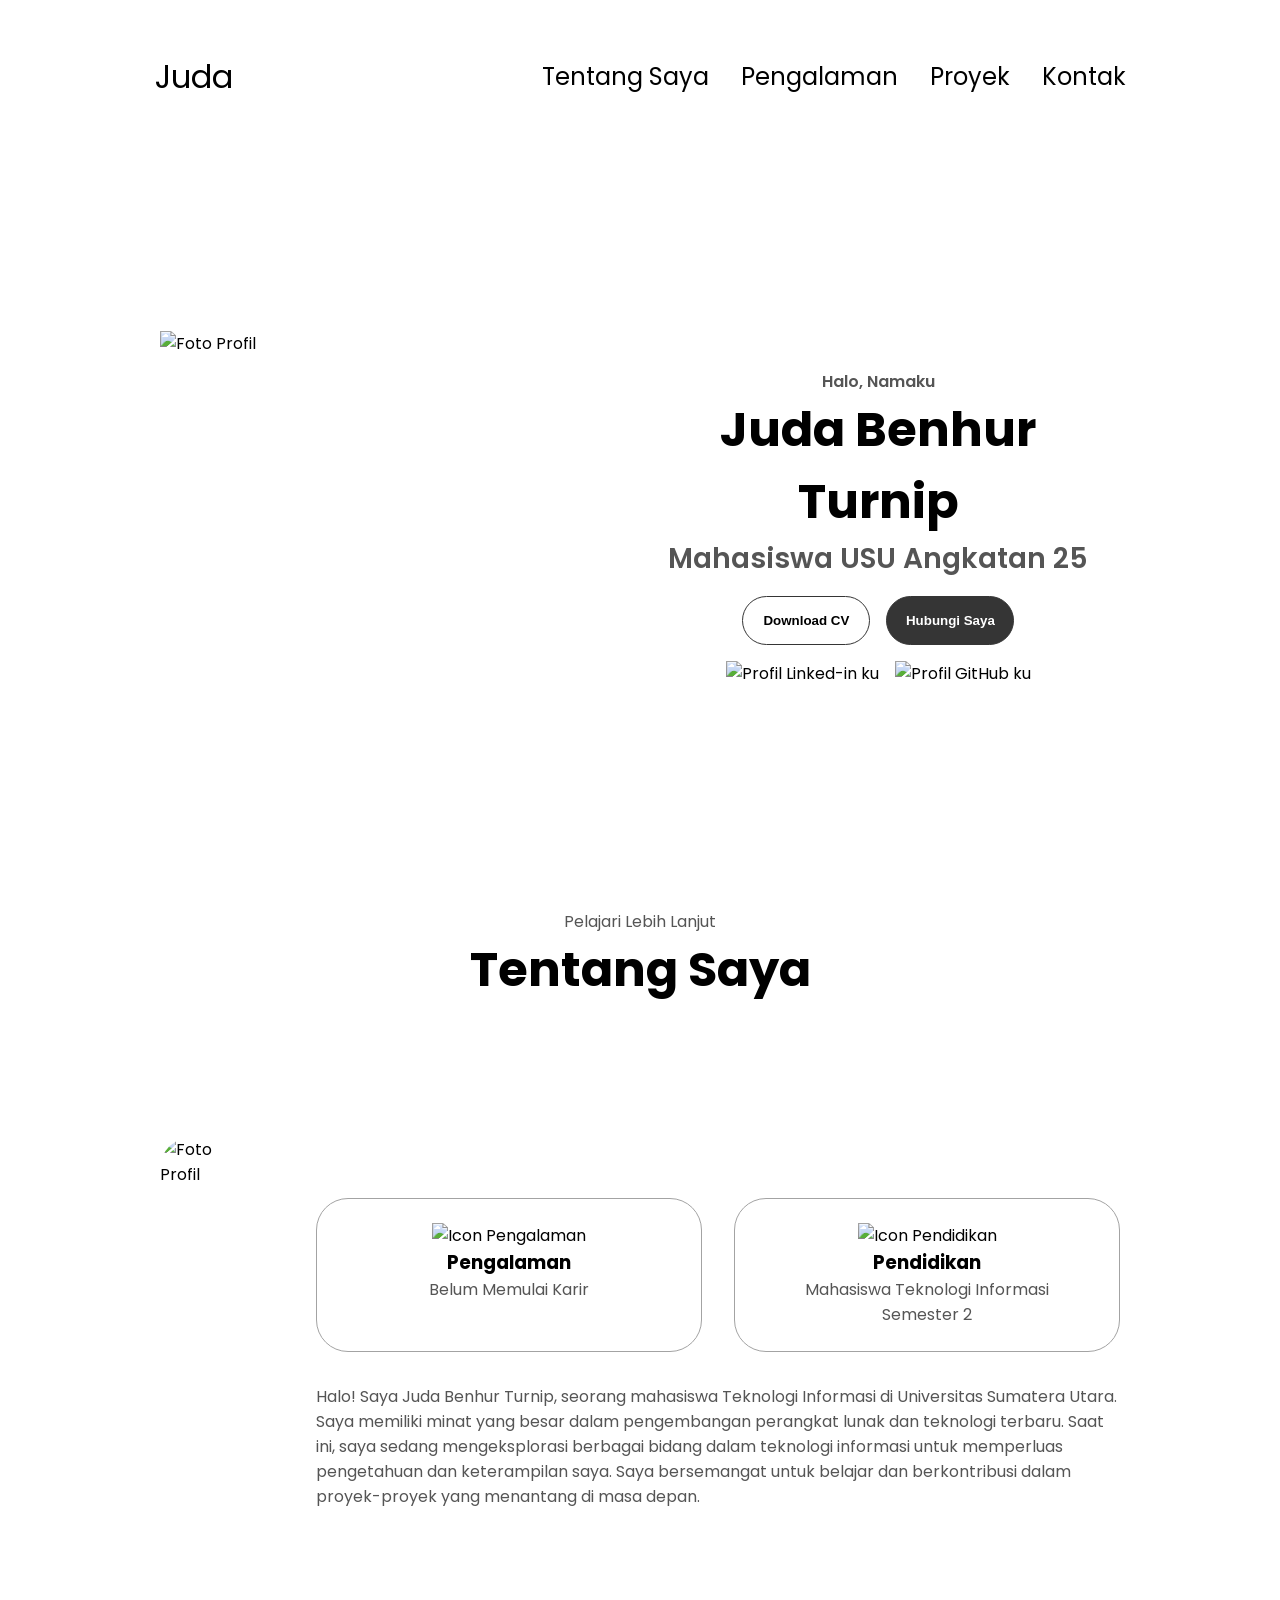
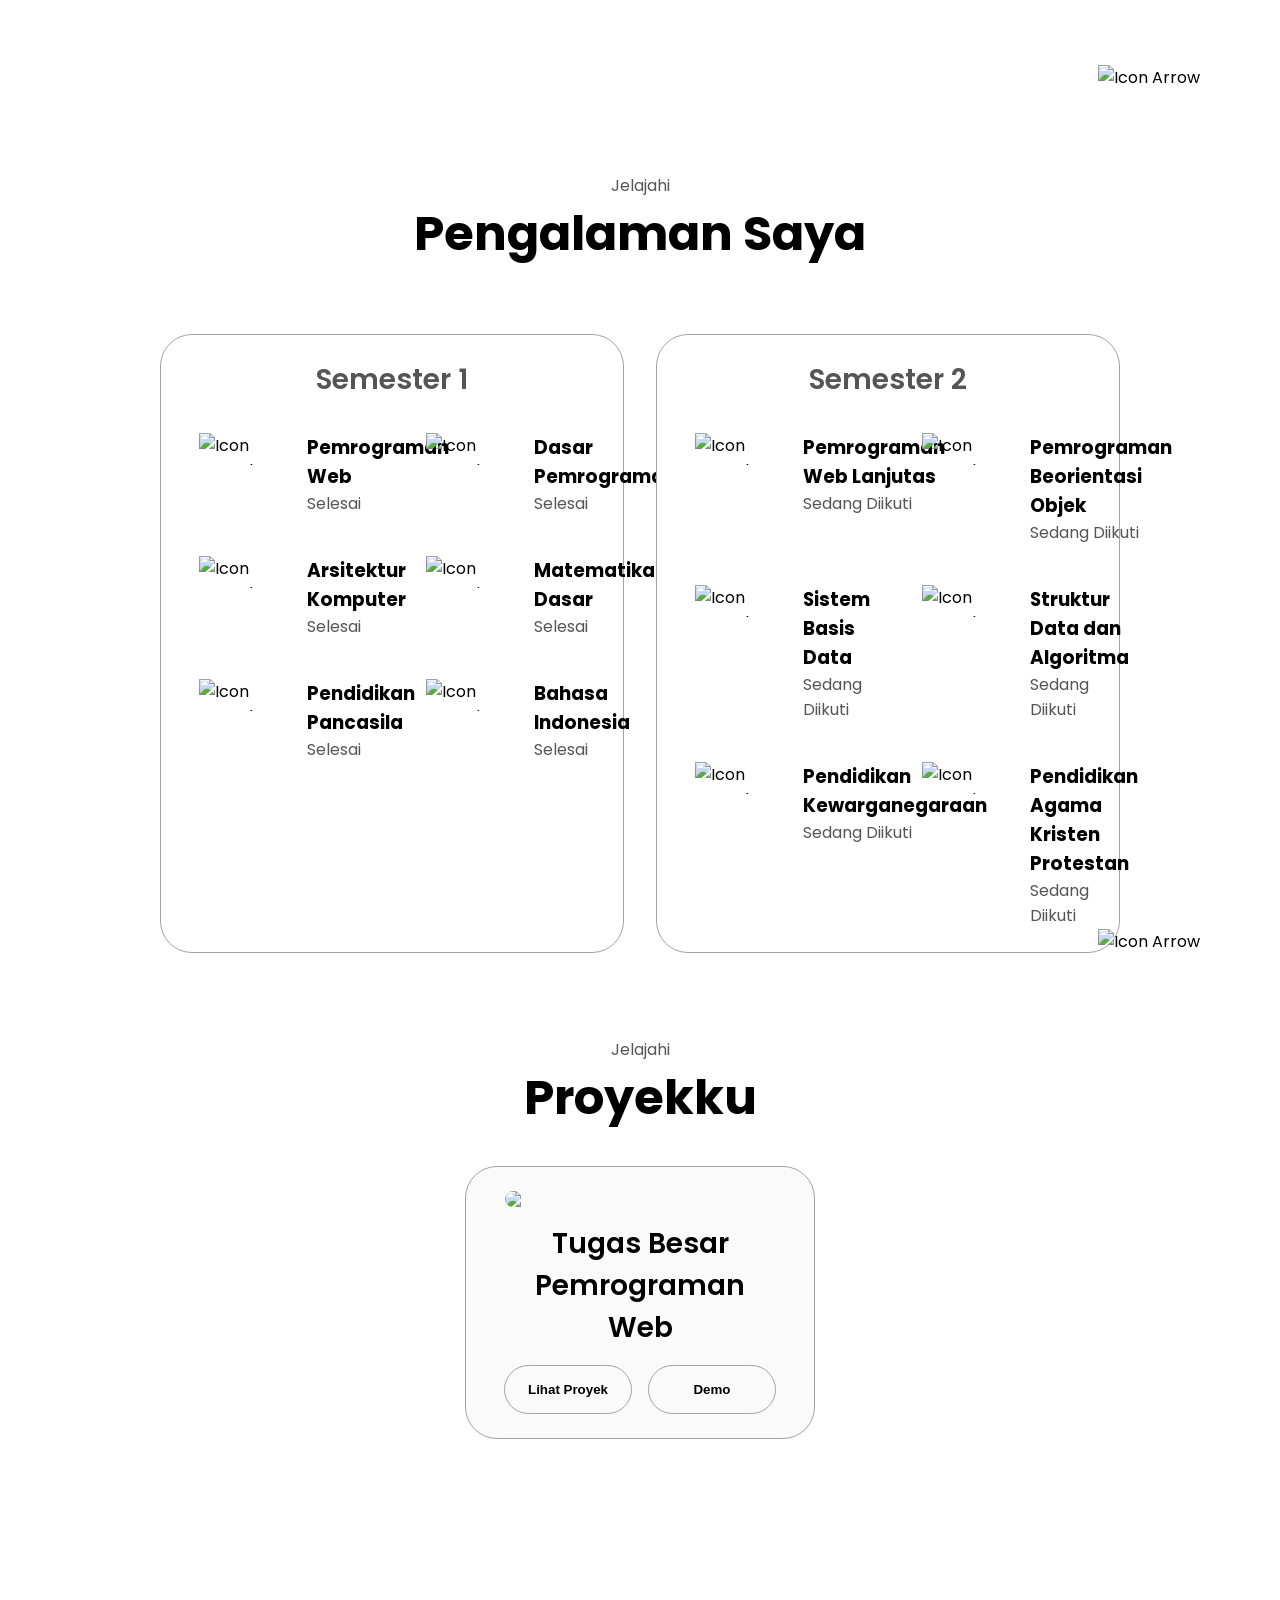
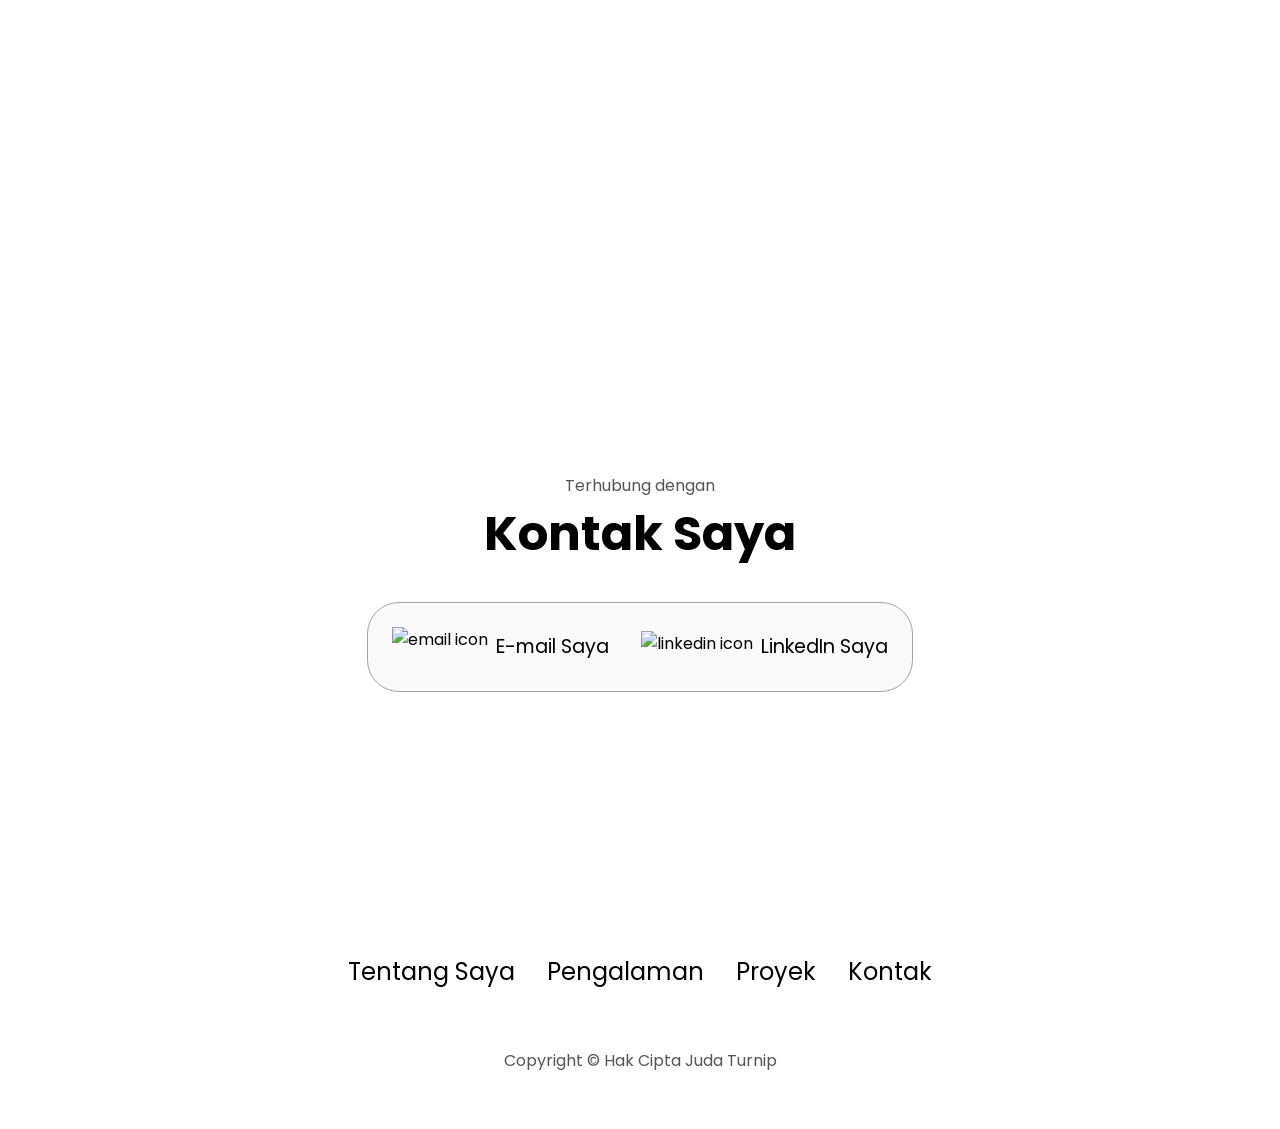
==== index.html @ 7b6dfd5c "Add files via upload" ====
<!DOCTYPE html>
<html lang="en">
<head>
    <meta charset="UTF-8">
    <meta name="viewport" content="width=device-width, initial-scale=1.0">
    <title>Portofolio Juda</title>
    <link rel="stylesheet" href="style.css">
    <link rel="stylesheet" href="mediaqueries.css">
</head>
<body>
    <nav id="desktop-nav">
        <div class="logo">Juda</div>
        <div>
            <ul class="nav-links">
                <li><a href="#about">Tentang Saya</a></li>
                <li><a href="#experience">Pengalaman</a></li>
                <li><a href="#project">Proyek</a></li>
                <li><a href="#contact">Kontak</a></li>
            </ul>
        </div>
    </nav>
    <nav id="hamburger-nav">
        <div class="logo">Juda</div>
        <div class="hamburger-menu">
            <div class="hamburger-icon" onclick="toggleMenu()">
                <span></span>
                <span></span>
                <span></span>
            </div>
            <div class="menu-links">
                <li><a href="#about" onclick="toggleMenu()">Tentang Saya</a></li>
                <li><a href="#experience" onclick="toggleMenu()">Pengalaman</a></li>
                <li><a href="#project" onclick="toggleMenu()">Proyek</a></li>
                <li><a href="#contact" onclick="toggleMenu()">Kontak</a></li>
            </div>
        </div>
    </nav>
    <section id="profile">
        <div class="section__pic-container">
            <img src="c:\Users\Juda Benhur Turnip\Downloads\WhatsApp Image 2026-02-09 at 13.13.36-fotor-20260209132155.png" alt="Foto Profil" class="profile-pic">
        </div>
        <div class="section__text">
            <p class="section__text__p1">Halo, Namaku</p>
            <h1 class="title">Juda Benhur Turnip</h1>
            <p class="section__text__p2">Mahasiswa USU Angkatan 25</p>
            <div class="btn-container">
                <button class="btn btn-color-2" onclick="window.open('./assets/resume-example.pdf')">Download CV</button>
                <button class="btn btn-color-1" onclick="location.href='#kontak'">Hubungi Saya</button>
            </div>
            <div id="socials-container">
                <img src="./assets/linkedin.png" alt="Profil Linked-in ku" class="icon" onclick="location.href='https://www.linkedin.com/in/juda-turnip-6aa192380 '">
                <img src="./assets/github.png" alt="Profil GitHub ku" class="icon" onclick="location.href='https://github.com/Juda-rgb'">
            </div>
        </div>
    </section>
    <section id="about">
        <p class="section__text__p1">Pelajari Lebih Lanjut</p>
        <h1 class="title">Tentang Saya</h1>
        <div class="section-container">
            <div class="section__pic-container">
                <img src="c:\Users\Juda Benhur Turnip\OneDrive\VS Code\WhatsApp Image 2026-02-09 at 13.43.43.jpeg" alt="Foto Profil" class="about-pic">
            </div>
            <div class="about-details-container">
                <div class="about-containers">
                    <div class="details-container">
                        <img src="./assets/experience.png" alt="Icon Pengalaman" class="icon">
                        <h3>Pengalaman</h3>
                        <p>Belum Memulai Karir</p>
                    </div>
                    <div class="details-container">
                        <img src="./assets/education.png" alt="Icon Pendidikan" class="icon">
                        <h3>Pendidikan</h3>
                        <p>Mahasiswa Teknologi Informasi <br>Semester 2</p>
                    </div>
                </div>
                <div class="text-container">
                    <p>Halo! Saya Juda Benhur Turnip, seorang mahasiswa Teknologi Informasi di Universitas Sumatera Utara. Saya memiliki minat yang besar dalam pengembangan perangkat lunak dan teknologi terbaru. Saat ini, saya sedang mengeksplorasi berbagai bidang dalam teknologi informasi untuk memperluas pengetahuan dan keterampilan saya. Saya bersemangat untuk belajar dan berkontribusi dalam proyek-proyek yang menantang di masa depan.</p>
                </div>
            </div>
            <img src="./assets/arrow.png" alt="Icon Arrow" class="icon arrow" onclick="location.href='./#experience'">
    </section>
    <section id="experience">
        <p class="section__text__p1">Jelajahi</p>
        <h1 class="title">Pengalaman Saya</h1>
        <div class="experience-details-container">
            <div class="about-containers">
                <div class="about-containers">
                    <div class="details-container">
                        <h2 class="experience-sub-title">Semester 1</h2>
                        <div class="article-container">
                            <article>
                                <img src="./assets/checkmark.png" alt="Icon Pengalaman" class="icon">
                                <div>
                                    <h3>Pemrograman Web</h3>
                                    <p>Selesai</p>
                                </div>
                            </article>
                            <article>
                                <img src="./assets/checkmark.png" alt="Icon Pengalaman" class="icon">
                                <div>
                                    <h3>Dasar Pemrograman</h3>
                                    <p>Selesai</p>
                                </div>
                            </article>
                            <article>
                                <img src="./assets/checkmark.png" alt="Icon Pengalaman" class="icon">
                                <div>
                                    <h3>Arsitektur Komputer</h3>
                                    <p>Selesai</p>
                                </div>
                            </article>
                            <article>
                                <img src="./assets/checkmark.png" alt="Icon Pengalaman" class="icon">
                                <div>
                                    <h3>Matematika Dasar</h3>
                                    <p>Selesai</p>
                                </div>
                            </article>
                            <article>
                                <img src="./assets/checkmark.png" alt="Icon Pengalaman" class="icon">
                                <div>
                                    <h3>Pendidikan Pancasila</h3>
                                    <p>Selesai</p>
                                </div>
                            </article>
                            <article>
                                <img src="./assets/checkmark.png" alt="Icon Pengalaman" class="icon">
                                <div>
                                    <h3>Bahasa Indonesia</h3>
                                    <p>Selesai</p>
                                </div>
                            </article>
                        </div>
                    </div>
                    <div class="details-container">
                        <h2 class="experience-sub-title">Semester 2</h2>
                        <div class="article-container">
                            <article>
                                <img src="./assets/checkmark.png" alt="Icon Pengalaman" class="icon">
                                <div>
                                    <h3>Pemrograman Web Lanjutas</h3>
                                    <p>Sedang Diikuti</p>
                                </div>
                            </article>
                            <article>
                                <img src="./assets/checkmark.png" alt="Icon Pengalaman" class="icon">
                                <div>
                                    <h3>Pemrograman Beorientasi Objek</h3>
                                    <p>Sedang Diikuti</p>
                                </div>
                            </article>
                            <article>
                                <img src="./assets/checkmark.png" alt="Icon Pengalaman" class="icon">
                                <div>
                                    <h3>Sistem Basis Data</h3>
                                    <p>Sedang Diikuti</p>
                                </div>
                            </article>
                            <article>
                                <img src="./assets/checkmark.png" alt="Icon Pengalaman" class="icon">
                                <div>
                                    <h3>Struktur Data dan Algoritma</h3>
                                    <p>Sedang Diikuti</p>
                                </div>
                            </article>
                            <article>
                                <img src="./assets/checkmark.png" alt="Icon Pengalaman" class="icon">
                                <div>
                                    <h3>Pendidikan Kewarganegaraan</h3>
                                    <p>Sedang Diikuti</p>
                                </div>
                            </article>
                            <article>
                                <img src="./assets/checkmark.png" alt="Icon Pengalaman" class="icon">
                                <div>
                                    <h3>Pendidikan Agama Kristen Protestan</h3>
                                    <p>Sedang Diikuti</p>
                                </div>
                            </article>
                        </div>
                    </div>
                </div>
            </div>
        </div>
        <img src="./assets/arrow.png" alt="Icon Arrow" class="icon arrow" onclick="location.href='./#project'">
    </section>
    <section id="project">
        <p class="section__text__p1">Jelajahi</p>
        <h1 class="title">Proyekku</h1>
        <div class="experience-details-container">
            <div class="about-containers">
                <div class="details-container color-container">
                    <div class="article-container">
                        <img src="c:\Users\Juda Benhur Turnip\OneDrive\Gambar\Screenshots\Screenshot 2026-02-09 130232.png" class="project-img">
                    </div>
                    <h2 class="experience-sub-title project-title">Tugas Besar Pemrograman Web</h2>
                    <div class="btn-container">
                        <button class="btn btn-color-2 project-btn" onclick="location.href='https://github.com'">Lihat Proyek</button>
                        <button class="btn btn-color-2 project-btn" onclick="location.href='https://juda-rgb.github.io/tubesproweb/login.html'">Demo</button>
                    </div>
                </div>
            </div>
        </div>
    </section>
    <section id="contact">
        <p class="section__text__p1">Terhubung dengan</p>
        <h1 class="title">Kontak Saya</h1>
        <div class="contact-info-upper-container">
            <div class="contact-info-container">
                <img src="./assets/email.png" alt="email icon" class="icon contact-icon email-icon">
                <p><a href="mailto:judabenhur3104@gmail.com">E-mail Saya</a></p>
            </div>
            <div class="contact-info-container">
                <img src="./assets/linkedin.png" alt="linkedin icon" class="icon contact-icon">
                <p><a href="https://www.linkedin.com/in/juda-turnip-6aa192380 ">LinkedIn Saya</a></p>
            </div>
    </section>
    <footer>
        <nav>
            <div class="nav-links-container">
                <ul class="nav-links">
                <li><a href="#about">Tentang Saya</a></li>
                <li><a href="#experience">Pengalaman</a></li>
                <li><a href="#project">Proyek</a></li>
                <li><a href="#contact">Kontak</a></li>
            </ul>
            </div>
        </nav>
        <p>Copyright &#169; Hak Cipta Juda Turnip</p>
    </footer>
    <script src="script.js"></script>
</body>
</html>
---- style.css ----
/* GENERAL */

@import url('https://fonts.googleapis.com/css2?family=Poppins:wght@300;400;500;600&display=swap');

* {
    margin: 0;
    padding: 0;
}
body {
    font-family: 'Poppins', sans-serif;
}

html {
    scroll-behavior: smooth;
}

p {
    color: rgb(85, 85, 85);
}

/* TRANSISI */

a,
.btn {
    transition: all 0.3s ease;
}

/* DESKTOP NAV */

nav, 
.nav-links {
    display: flex;
}

nav {
    justify-content: space-around;
    align-items: center;
    height: 17vh;
}

.nav-links {
    gap: 2rem;
    list-style: none;
    font-size: 1.5rem;
}

a {
    color: black;
    text-decoration: none;
    text-decoration-color: white;
}

a:hover {
    color: grey;
    text-decoration: underline;
    text-underline-offset: 1rem;
    text-decoration-color: rgb(181, 181, 181);
}

.logo {
    font-size: 2rem;
}

.logo:hover {
    cursor: default;
}

/* HAMBURGER MENU */

#hamburger-nav {
    display: none;
}

.hamburger-menu {
    position: relative;
    display: inline-block;
}

.hamburger-icon {
    display: flex;
    flex-direction: column;
    justify-content: space-between;
    height: 23px;
    width: 30px;
    cursor: pointer;
}

.hamburger-icon span {
    height: 2px;
    width: 100%;
    background-color: black;
    transition: all 0.3s ease-in-out;
}

.menu-links {
    position: absolute;
    top: 100%;
    right: 0;
    background-color: white;
    width: fit-content;
    max-height: 0;
    overflow: hidden;
    transition: all 0.3s ease-in-out;
}

.menu-links a {
    display: block;
    padding: 10px;
    text-align: center;
    font-size: 1.5rem;
    color: black;
    text-decoration: none;
    transition: all 0.3s ease-in-out;
}

.menu-links li {
    list-style: none;
}

.menu-links.open {
    max-height: 300px;
}

.hamburger-icon.open span:first-child {
    transform: rotate(45deg) translate(10px, 5px);
}

.hamburger-icon.open span:nth-child(2) {
    opacity: 0;
}

.hamburger-icon.open span:last-child {
    transform: rotate(-45deg) translate(10px, -5px);
}

.hamburger-icon span:first-child {
    transform: none;
}

.hamburger-icon span:first-child {
    opacity: 1;
}

.hamburger-icon span:first-child {
    transform: none;
}

/* SECTIONS */

section {
    padding-top: 4vh;
    height: 96vh;
    margin: 0 10rem;
    box-sizing: border-box;
    min-height: fit-content;
}

.section-container {
    display: flex;
}

/* PROFILE SECTION */

#profile {
    display: flex;
    justify-content: center;
    gap: 5rem;
    height: 80vh;
}

.section__pic-container {
    display: flex;
    height: 400px;
    width: 400px;
    margin: auto 0;
}

.section__text {
    align-self: center;
    text-align: center;
}

.section__text p {
    font-weight: 600;
}

.section__text__p1 {
    text-align: center;
}

.section__text__p2 {
    font-size: 1.75rem;
    margin-bottom: 1rem;
}

.title {
    font-size: 3rem;
    text-align: center;
}

#socials-container {
    display: flex;
    justify-content: center;
    margin-top: 1rem;
    gap: 1rem;
}

/* ICONS */

.icon {
    cursor: pointer;
    height: 2rem;
}

/* BUTTONS */

.btn-container {
    display: flex;
    justify-content: center;
    gap: 1rem;
}

.btn {
    font-weight: 600;
    transition: all 0.3s ease;
    padding: 1rem;
    width: 8rem;
    border-radius: 2rem;
}

.btn-color-1,
.btn-color-2 {
    border: rgb(53, 53, 53) 0.1rem solid;
}

.btn-color-1:hover,
.btn-color-2:hover {
    cursor: pointer;
}

.btn-color-1,
.btn-color-2:hover {
    background: rgb(53, 53, 53);
    color: white;
}

.btn-color-1:hover {
    background: rgb(0, 0, 0);
}

.btn-color-2 {
    background: none;
}

.btn-color-2:hover {
    border: rgb(255, 255, 255) 0.1rem solid;
}

.btn-container {
    gap: 1rem;
}

/* ABOUT SECTION */

#about {
    position: relative;
}

.about-containers {
    gap: 2rem;
    margin-bottom: 2rem;
    margin-top: 2rem;
}

.about-details-container {
    justify-content: center;
    flex-direction: column
}

.about-containers,
.about-details-container {
    display: flex;
}

.about-pic {
    border-radius: 2rem;
}

.arrow {
    position: absolute;
    right: -5rem;
    bottom: 2.5rem;
}

.details-container {
    padding: 1.5rem;
    flex: 1;
    background: white;
    border-radius: 2rem;
    border: rgb(53, 53, 53) 0.1rem solid;
    border-color: rgb(163, 163, 163);
    text-align: center;
}

.section-container {
    gap: 4rem;
    height: 80%;
}

.section__pic-container {
    height: 400px;
    width: 400px;
    margin: auto 0;
}

/* EXPERIENCE SECTION */

#experience {
    position: relative;
}

.experience-sub-title {
    color: rgb(85, 85, 85);
    font-weight: 600;
    font-size: 1.75rem;
    margin-bottom: 2rem;
}

.experience-details-container {
    display: flex;
    justify-content: center;
    flex-direction: column;
}

.article-container {
    display: flex;
    text-align: initial;
    flex-wrap: wrap;
    flex-direction: row;
    gap: 2.5rem;
    justify-content: space-around;
}

article {
    display: flex;
    width: 10rem;
    justify-content: space-around;
    gap: 0.5rem;
}

article .icon {
    cursor: default
}

/* PROJECTS SECTION */

#project .details-container {
    position: relative;
    flex: 1;
    max-width: 300px;
    margin: 0 auto;
}


.color-container {
    color: rgb(163, 163, 163);
    background: rgb(250, 250, 250);
}

.project-img {
    border-radius: 2rem;
    width: 90%;
    height: auto;
}

.project-title {
    margin: 1rem;
    color: black;
}

.project-btn {
    color: black;
    border-color: rgb(163, 163, 163);
}

/* CONTACT SECTION */

#contact {
    display: flex;
    justify-content: center;
    flex-direction: column;
    height: 70vh;
}

.contact-info-upper-container {
    display: flex;
    justify-content: center;
    border-radius: 2rem;
    border: rgb(53, 53, 53) 0.1rem solid;
    border-color: rgb(163, 163, 163);
    background: rgb(250, 250, 250);
    margin: 2rem auto;
    padding: 0.5rem;
}

.contact-info-container {
    display: flex;
    align-items: center;
    justify-content: center;
    gap: 0.5rem;
    margin: 1rem;
}

.contact-info-container p {
    font-size:larger;
}

.contact-icon {
    cursor: default;
}

.email-icon {
    height: 2.5rem;
}

/* FOOTER */

footer {
    height: 26vh;
    margin: 0 1rem;
}

footer p {
    text-align: center
}
---- mediaqueries.css ----
@media screen and (max-width: 1200px) {
    #desktop-nav {
        display: none;
    }
    #hamburger-nav {
        display: flex;
    }
}

@media screen and (max-width: 1200px) {
    #desktop-nav {
        display: none;
    }
    #hamburger-nav {
        display: flex;
    }
    #experience,
    .experience-details-container {
        margin-top: 2rem;
    }
    #profile,
    .section-container {
        display: block;
    }
    .arrow {
        display: none;
    }
    section,
    .section-container {
        height: fit-content;
    }
    section {
        margin: 0 5%;
    }
    .section__pic-container {
        width: 275px;
        height: 275px;
        margin: 0 auto 2rem;
    }
    .about-containers {
        margin-top: 0;
    }
}

@media screen and (max-width: 600px) {
    #contact,
    footer {
        height: 40vh;
    }
    #profile {
        height: 83vh;
        margin-bottom: 0;
    }
    article {
        font-size: 1rem;
    }
    footer nav {
        height: fit-content;
        margin-bottom: 2rem;
    }
    .about-containers,
    .contact-info-upper-container,
    .btn-container {
        flex-wrap: wrap;
    }
    .contact-info-container {
        margin: 0;
    }
    .contact-info-container p,
    .nav-links li a {
        font-size: 1rem;
    }
    .experience-sub-title {
        font-size: 1.25rem;
    }
    .logo {
    font-size: 1.5rem;
    }
    .nav-links {
        flex-direction: column;
        gap: 0.5rem;
        text-align: center;
    }
    .section__pic-container {
        width: auto;
        height: 46vw;
        justify-content: center;
    }
    .section__text p2 {
        font-size: 1.25rem;
    }
    .title {
        font-size: 2rem;
    }
    .text-container {
        text-align: justify;
    }
}
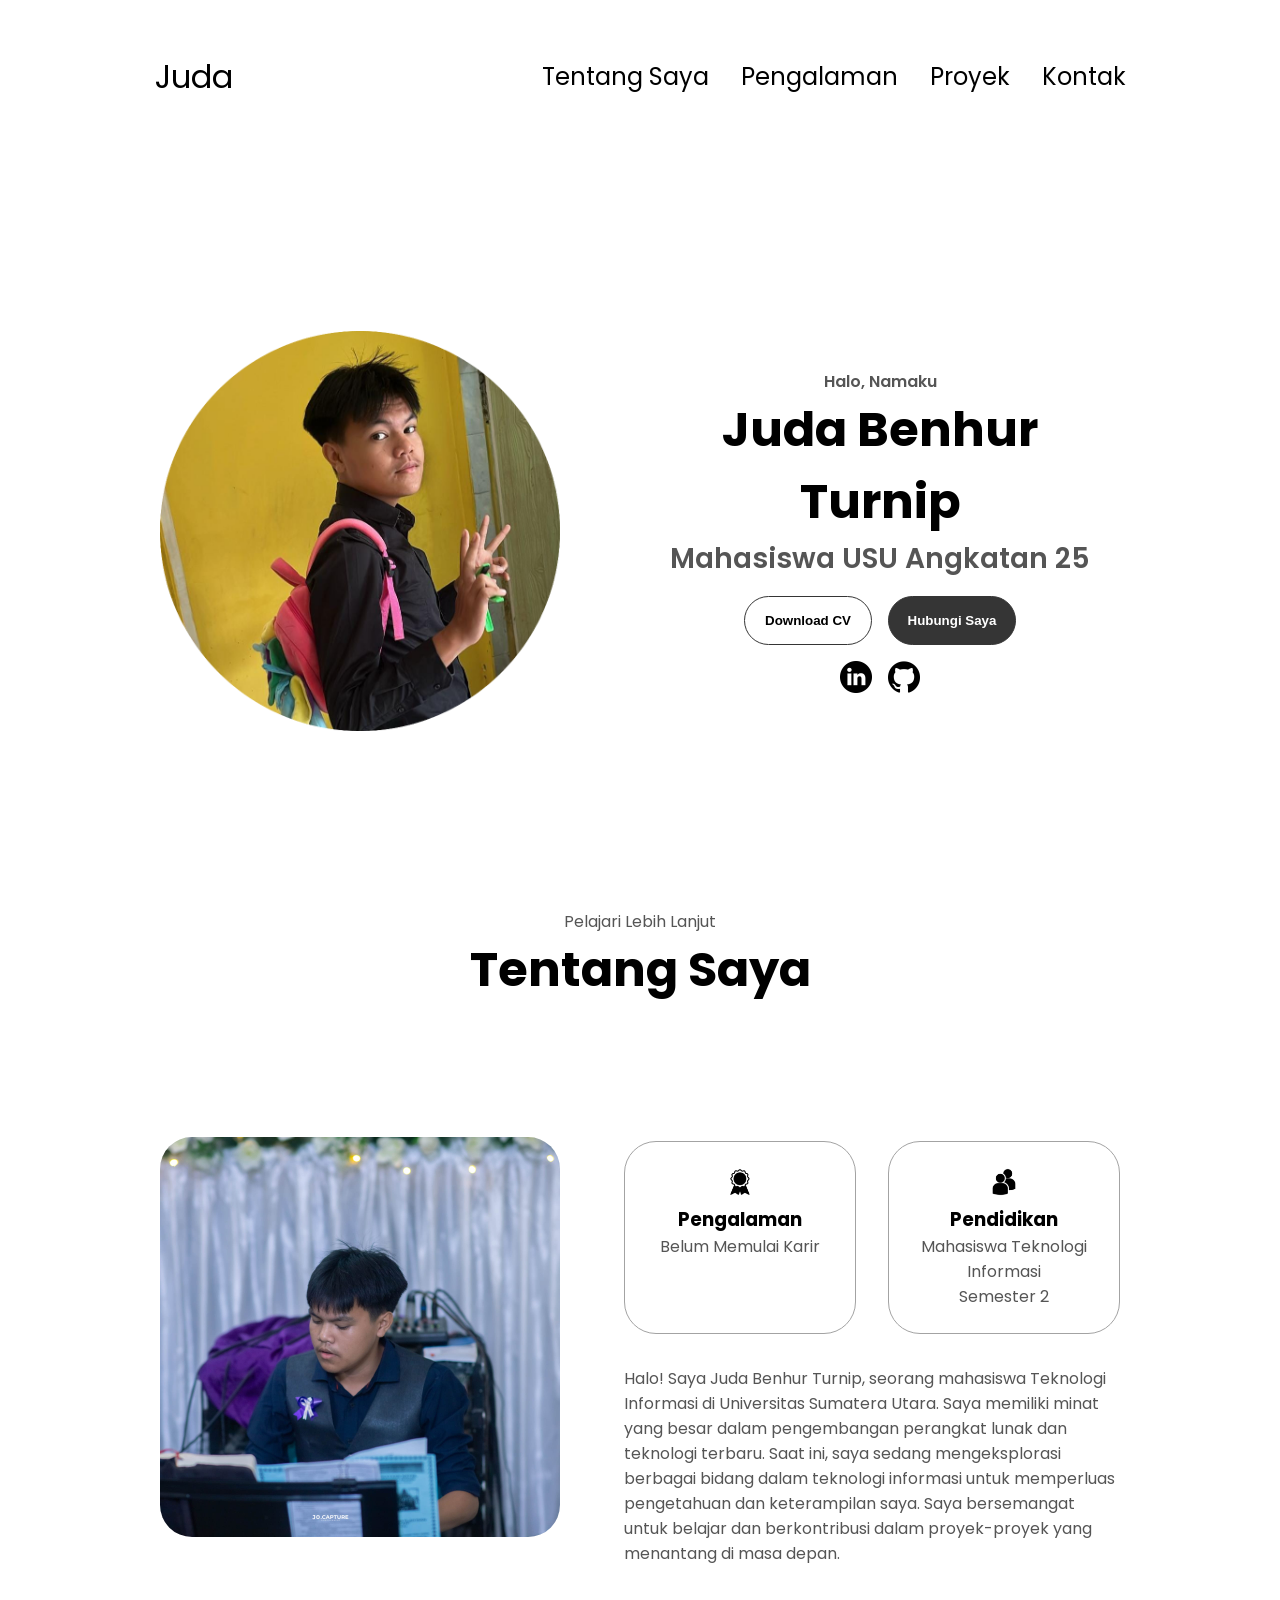
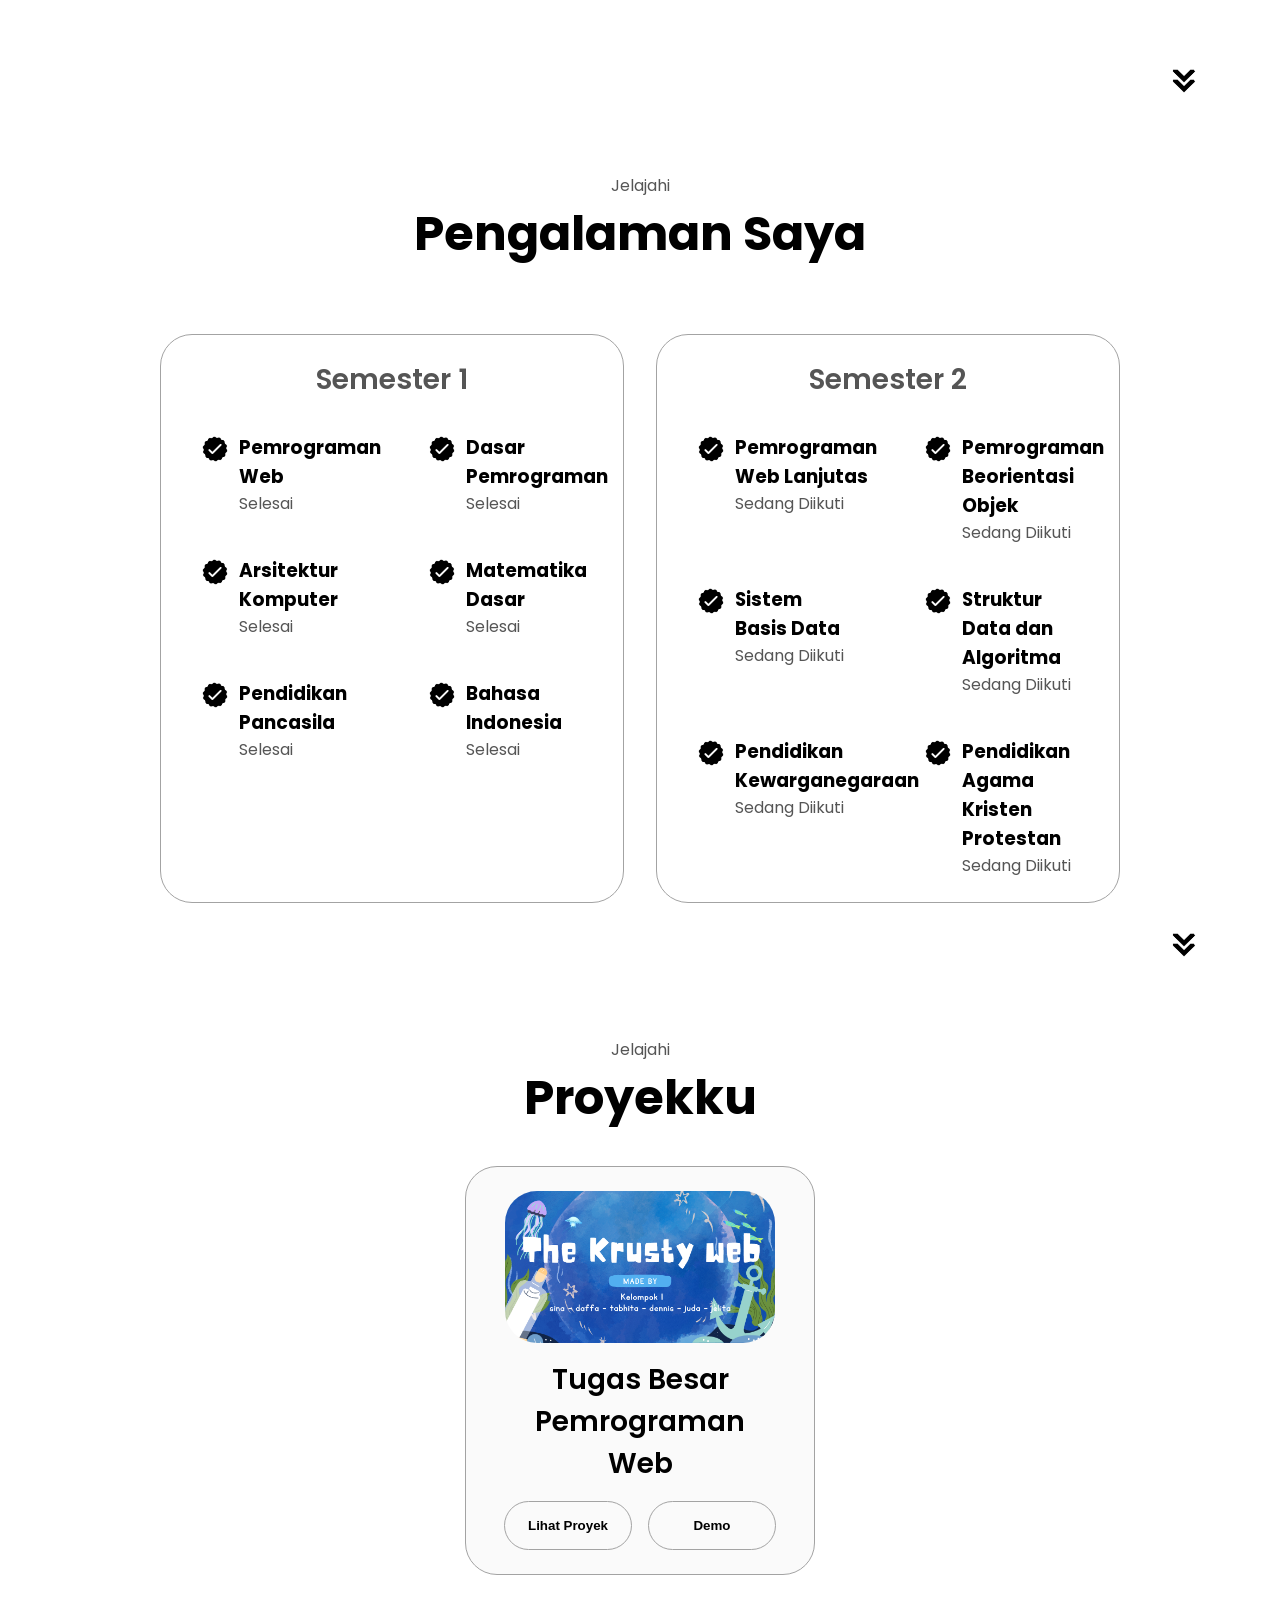
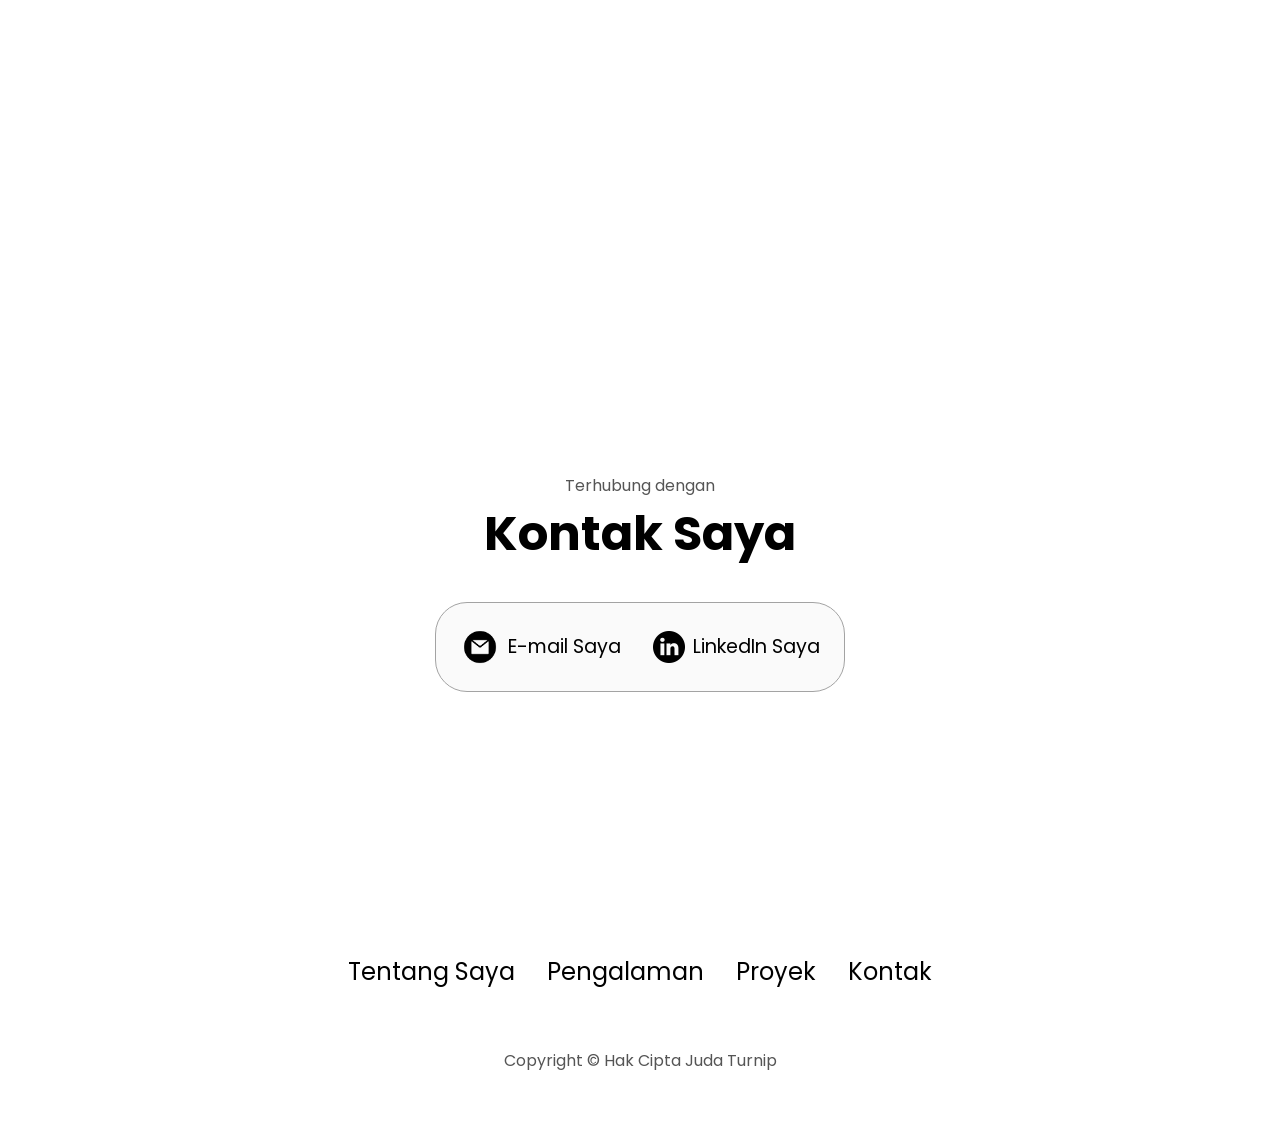
==== commit 971c7729: "Add files via upload" ====
--- a/index.html
+++ b/index.html
@@ -37,7 +37,7 @@
     </nav>
     <section id="profile">
         <div class="section__pic-container">
-            <img src="c:\Users\Juda Benhur Turnip\Downloads\WhatsApp Image 2026-02-09 at 13.13.36-fotor-20260209132155.png" alt="Foto Profil" class="profile-pic">
+            <img src="WhatsApp Image 2026-02-09 at 13.13.36-fotor-20260209132155.png" alt="Foto Profil" class="profile-pic">
         </div>
         <div class="section__text">
             <p class="section__text__p1">Halo, Namaku</p>
@@ -48,8 +48,8 @@
                 <button class="btn btn-color-1" onclick="location.href='#kontak'">Hubungi Saya</button>
             </div>
             <div id="socials-container">
-                <img src="./assets/linkedin.png" alt="Profil Linked-in ku" class="icon" onclick="location.href='https://www.linkedin.com/in/juda-turnip-6aa192380 '">
-                <img src="./assets/github.png" alt="Profil GitHub ku" class="icon" onclick="location.href='https://github.com/Juda-rgb'">
+                <img src="linkedin.png" alt="Profil Linked-in ku" class="icon" onclick="location.href='https://www.linkedin.com/in/juda-turnip-6aa192380 '">
+                <img src="github.png" alt="Profil GitHub ku" class="icon" onclick="location.href='https://github.com/Juda-rgb'">
             </div>
         </div>
     </section>
@@ -58,17 +58,17 @@
         <h1 class="title">Tentang Saya</h1>
         <div class="section-container">
             <div class="section__pic-container">
-                <img src="c:\Users\Juda Benhur Turnip\OneDrive\VS Code\WhatsApp Image 2026-02-09 at 13.43.43.jpeg" alt="Foto Profil" class="about-pic">
+                <img src="WhatsApp Image 2026-02-09 at 13.43.43.jpeg" alt="Foto Profil" class="about-pic">
             </div>
             <div class="about-details-container">
                 <div class="about-containers">
                     <div class="details-container">
-                        <img src="./assets/experience.png" alt="Icon Pengalaman" class="icon">
+                        <img src="experience.png" alt="Icon Pengalaman" class="icon">
                         <h3>Pengalaman</h3>
                         <p>Belum Memulai Karir</p>
                     </div>
                     <div class="details-container">
-                        <img src="./assets/education.png" alt="Icon Pendidikan" class="icon">
+                        <img src="education.png" alt="Icon Pendidikan" class="icon">
                         <h3>Pendidikan</h3>
                         <p>Mahasiswa Teknologi Informasi <br>Semester 2</p>
                     </div>
@@ -77,7 +77,7 @@
                     <p>Halo! Saya Juda Benhur Turnip, seorang mahasiswa Teknologi Informasi di Universitas Sumatera Utara. Saya memiliki minat yang besar dalam pengembangan perangkat lunak dan teknologi terbaru. Saat ini, saya sedang mengeksplorasi berbagai bidang dalam teknologi informasi untuk memperluas pengetahuan dan keterampilan saya. Saya bersemangat untuk belajar dan berkontribusi dalam proyek-proyek yang menantang di masa depan.</p>
                 </div>
             </div>
-            <img src="./assets/arrow.png" alt="Icon Arrow" class="icon arrow" onclick="location.href='./#experience'">
+            <img src="arrow.png" alt="Icon Arrow" class="icon arrow" onclick="location.href='./#experience'">
     </section>
     <section id="experience">
         <p class="section__text__p1">Jelajahi</p>
@@ -89,42 +89,42 @@
                         <h2 class="experience-sub-title">Semester 1</h2>
                         <div class="article-container">
                             <article>
-                                <img src="./assets/checkmark.png" alt="Icon Pengalaman" class="icon">
+                                <img src="checkmark.png" alt="Icon Pengalaman" class="icon">
                                 <div>
                                     <h3>Pemrograman Web</h3>
                                     <p>Selesai</p>
                                 </div>
                             </article>
                             <article>
-                                <img src="./assets/checkmark.png" alt="Icon Pengalaman" class="icon">
+                                <img src="checkmark.png" alt="Icon Pengalaman" class="icon">
                                 <div>
                                     <h3>Dasar Pemrograman</h3>
                                     <p>Selesai</p>
                                 </div>
                             </article>
                             <article>
-                                <img src="./assets/checkmark.png" alt="Icon Pengalaman" class="icon">
+                                <img src="checkmark.png" alt="Icon Pengalaman" class="icon">
                                 <div>
                                     <h3>Arsitektur Komputer</h3>
                                     <p>Selesai</p>
                                 </div>
                             </article>
                             <article>
-                                <img src="./assets/checkmark.png" alt="Icon Pengalaman" class="icon">
+                                <img src="checkmark.png" alt="Icon Pengalaman" class="icon">
                                 <div>
                                     <h3>Matematika Dasar</h3>
                                     <p>Selesai</p>
                                 </div>
                             </article>
                             <article>
-                                <img src="./assets/checkmark.png" alt="Icon Pengalaman" class="icon">
+                                <img src="checkmark.png" alt="Icon Pengalaman" class="icon">
                                 <div>
                                     <h3>Pendidikan Pancasila</h3>
                                     <p>Selesai</p>
                                 </div>
                             </article>
                             <article>
-                                <img src="./assets/checkmark.png" alt="Icon Pengalaman" class="icon">
+                                <img src="checkmark.png" alt="Icon Pengalaman" class="icon">
                                 <div>
                                     <h3>Bahasa Indonesia</h3>
                                     <p>Selesai</p>
@@ -136,42 +136,42 @@
                         <h2 class="experience-sub-title">Semester 2</h2>
                         <div class="article-container">
                             <article>
-                                <img src="./assets/checkmark.png" alt="Icon Pengalaman" class="icon">
+                                <img src="checkmark.png" alt="Icon Pengalaman" class="icon">
                                 <div>
                                     <h3>Pemrograman Web Lanjutas</h3>
                                     <p>Sedang Diikuti</p>
                                 </div>
                             </article>
                             <article>
-                                <img src="./assets/checkmark.png" alt="Icon Pengalaman" class="icon">
+                                <img src="checkmark.png" alt="Icon Pengalaman" class="icon">
                                 <div>
                                     <h3>Pemrograman Beorientasi Objek</h3>
                                     <p>Sedang Diikuti</p>
                                 </div>
                             </article>
                             <article>
-                                <img src="./assets/checkmark.png" alt="Icon Pengalaman" class="icon">
+                                <img src="checkmark.png" alt="Icon Pengalaman" class="icon">
                                 <div>
                                     <h3>Sistem Basis Data</h3>
                                     <p>Sedang Diikuti</p>
                                 </div>
                             </article>
                             <article>
-                                <img src="./assets/checkmark.png" alt="Icon Pengalaman" class="icon">
+                                <img src="checkmark.png" alt="Icon Pengalaman" class="icon">
                                 <div>
                                     <h3>Struktur Data dan Algoritma</h3>
                                     <p>Sedang Diikuti</p>
                                 </div>
                             </article>
                             <article>
-                                <img src="./assets/checkmark.png" alt="Icon Pengalaman" class="icon">
+                                <img src="checkmark.png" alt="Icon Pengalaman" class="icon">
                                 <div>
                                     <h3>Pendidikan Kewarganegaraan</h3>
                                     <p>Sedang Diikuti</p>
                                 </div>
                             </article>
                             <article>
-                                <img src="./assets/checkmark.png" alt="Icon Pengalaman" class="icon">
+                                <img src="checkmark.png" alt="Icon Pengalaman" class="icon">
                                 <div>
                                     <h3>Pendidikan Agama Kristen Protestan</h3>
                                     <p>Sedang Diikuti</p>
@@ -182,7 +182,7 @@
                 </div>
             </div>
         </div>
-        <img src="./assets/arrow.png" alt="Icon Arrow" class="icon arrow" onclick="location.href='./#project'">
+        <img src="arrow.png" alt="Icon Arrow" class="icon arrow" onclick="location.href='./#project'">
     </section>
     <section id="project">
         <p class="section__text__p1">Jelajahi</p>
@@ -191,7 +191,7 @@
             <div class="about-containers">
                 <div class="details-container color-container">
                     <div class="article-container">
-                        <img src="c:\Users\Juda Benhur Turnip\OneDrive\Gambar\Screenshots\Screenshot 2026-02-09 130232.png" class="project-img">
+                        <img src="Screenshot 2026-02-09 130232.png" class="project-img">
                     </div>
                     <h2 class="experience-sub-title project-title">Tugas Besar Pemrograman Web</h2>
                     <div class="btn-container">
@@ -207,11 +207,11 @@
         <h1 class="title">Kontak Saya</h1>
         <div class="contact-info-upper-container">
             <div class="contact-info-container">
-                <img src="./assets/email.png" alt="email icon" class="icon contact-icon email-icon">
+                <img src="email.png" alt="email icon" class="icon contact-icon email-icon">
                 <p><a href="mailto:judabenhur3104@gmail.com">E-mail Saya</a></p>
             </div>
             <div class="contact-info-container">
-                <img src="./assets/linkedin.png" alt="linkedin icon" class="icon contact-icon">
+                <img src="linkedin.png" alt="linkedin icon" class="icon contact-icon">
                 <p><a href="https://www.linkedin.com/in/juda-turnip-6aa192380 ">LinkedIn Saya</a></p>
             </div>
     </section>
